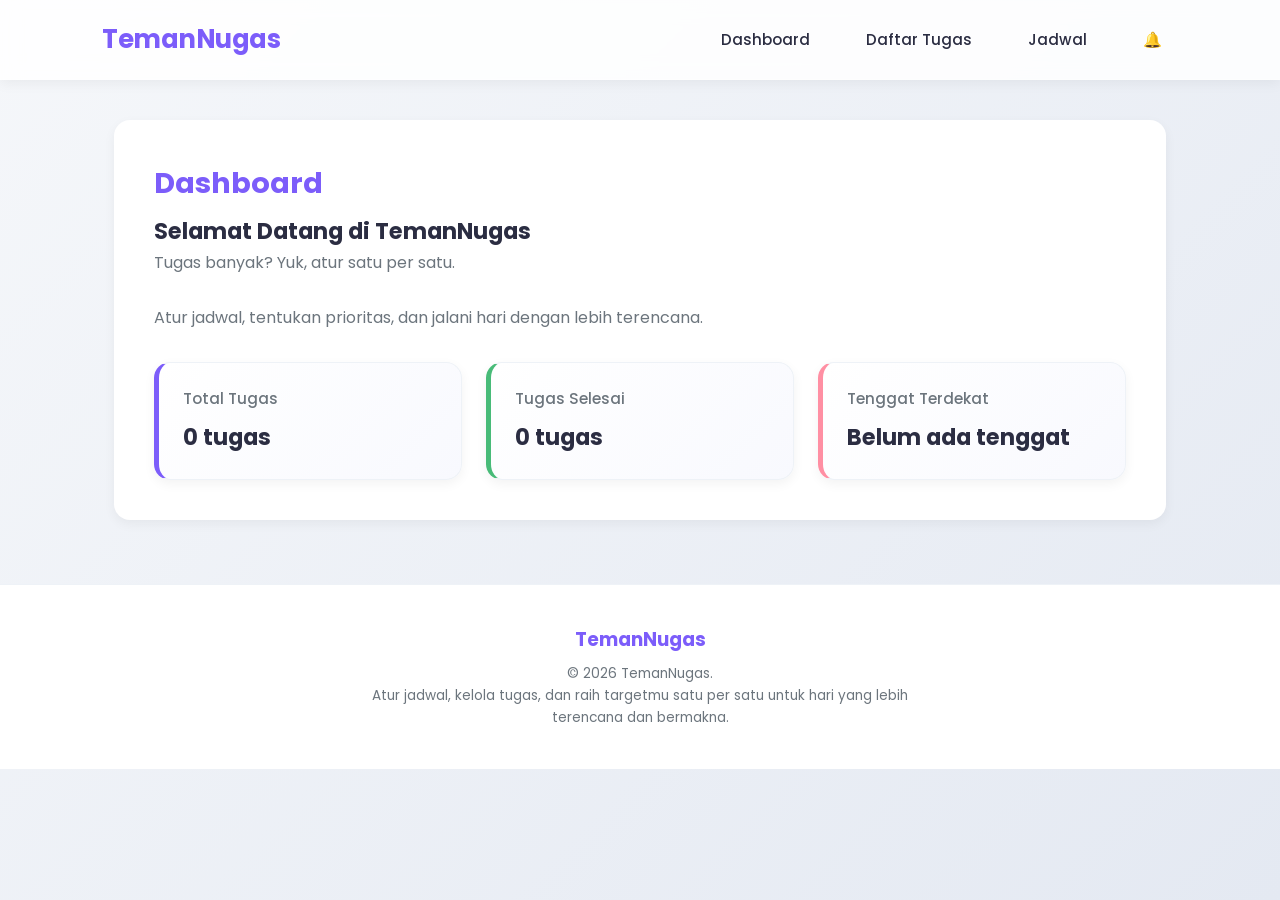
==== index.html @ a8c4d502 "Update index.html" ====
<!DOCTYPE html>
<html lang="id">
<head>
  <meta charset="UTF-8">
  <meta name="viewport" content="width=device-width, initial-scale=1.0">
  <title>Dashboard | TemanNugas</title>
  <link rel="stylesheet" href="style.css">
</head>

<body>
  <header>
    <h1>TemanNugas</h1>

    <nav>
      <a href="index.html">Dashboard</a>
      <a href="tugas.html">Daftar Tugas</a>
      <a href="jadwal.html">Jadwal</a>
      <a href="pengingat.html">🔔</a>
    </nav>
  </header>
  
  <main>
    <section id="dashboard">
      <h2>Dashboard</h2>
      <h1>Selamat Datang di TemanNugas</h1>
      <p>Tugas banyak? Yuk, atur satu per satu.</p>
      <p>Atur jadwal, tentukan prioritas, dan jalani hari dengan lebih terencana.</p>

      <div class="ringkasan">
        <div class="kartu-ringkasan">
          <h3>Total Tugas</h3>
          <p>0 tugas</p>
        </div>

        <div class="kartu-ringkasan">
          <h3>Tugas Selesai</h3>
          <p>0 tugas</p>
        </div>

        <div class="kartu-ringkasan">
          <h3>Tenggat Terdekat</h3>
          <p>Belum ada tenggat</p>
        </div>
      </div>
    </section>
  </main>

  <footer>
    <h3>TemanNugas</h3>
    <p>&copy; 2026 TemanNugas. </p>
    <p>Atur jadwal, kelola tugas, dan raih targetmu satu per satu untuk hari yang lebih terencana dan bermakna.</p>
  </footer>
  
</body>
</html>
---- style.css ----
/* ==========================================================================
   TemanNugas - Stylesheet (style.css)
   ========================================================================== */

/* 1. Reset & Variabel Warna Pastel Modern */
@import url('https://fonts.googleapis.com/css2?family=Poppins:wght@300;400;500;600;700&display=swap');

:root {
  --primary-color: #7c5dfa;
  --primary-hover: #5d3be7;
  --secondary-color: #ff8fa3;
  --accent-color: #ffb703;
  --bg-gradient: linear-gradient(135deg, #f5f7fa 0%, #e4e9f2 100%);
  --card-bg: #ffffff;
  --text-primary: #2b2d42;
  --text-muted: #6c757d;
  --border-radius: 16px;
  --shadow-sm: 0 4px 12px rgba(0, 0, 0, 0.05);
  --shadow-md: 0 8px 24px rgba(0, 0, 0, 0.08);
  --transition: all 0.3s ease;
}

* {
  margin: 0;
  padding: 0;
  box-sizing: border-box;
}

body {
  font-family: 'Poppins', sans-serif;
  background: var(--bg-gradient);
  color: var(--text-primary);
  min-height: 100vh;
  line-height: 1.6;
}

/* 2. Header & Navigasi */
header {
  background: rgba(255, 255, 255, 0.85);
  backdrop-filter: blur(10px);
  position: sticky;
  top: 0;
  z-index: 100;
  display: flex;
  justify-content: space-between;
  align-items: center;
  padding: 1.2rem 8%;
  box-shadow: var(--shadow-sm);
  border-bottom: 1px solid rgba(255, 255, 255, 0.3);
}

header h1 {
  font-size: 1.6rem;
  font-weight: 700;
  color: var(--primary-color);
  letter-spacing: -0.5px;
}

header nav {
  display: flex;
  gap: 1.5rem;
}

header nav a {
  text-decoration: none;
  color: var(--text-primary);
  font-weight: 500;
  font-size: 0.95rem;
  padding: 0.5rem 1rem;
  border-radius: 20px;
  transition: var(--transition);
}

header nav a:hover {
  background: rgba(124, 93, 250, 0.1);
  color: var(--primary-color);
}

/* 3. Main Layout & Section umum */
main {
  max-width: 1100px;
  margin: 2.5rem auto;
  padding: 0 1.5rem;
  display: flex;
  flex-direction: column;
  gap: 3rem;
}

section {
  background: var(--card-bg);
  padding: 2.5rem;
  border-radius: var(--border-radius);
  box-shadow: var(--shadow-sm);
  transition: var(--transition);
}

section:hover {
  box-shadow: var(--shadow-md);
}

section h2 {
  font-size: 1.8rem;
  color: var(--primary-color);
  margin-bottom: 0.5rem;
}

section > p {
  color: var(--text-muted);
  margin-bottom: 1.8rem;
}

/* 4. Section: Dashboard */
#dashboard h1 {
  font-size: 1.4rem;
  color: var(--text-primary);
  margin-top: 0.5rem;
}

.ringkasan {
  display: grid;
  grid-template-columns: repeat(auto-fit, minmax(220px, 1fr));
  gap: 1.5rem;
  margin-top: 2rem;
}

.kartu-ringkasan {
  background: linear-gradient(135deg, #ffffff 0%, #f8f9fe 100%);
  border: 1px solid #eef2f7;
  padding: 1.5rem;
  border-radius: var(--border-radius);
  border-left: 5px solid var(--primary-color);
  box-shadow: var(--shadow-sm);
  transition: var(--transition);
}

.kartu-ringkasan:nth-child(2) {
  border-left-color: #48bb78;
}

.kartu-ringkasan:nth-child(3) {
  border-left-color: var(--secondary-color);
}

.kartu-ringkasan:hover {
  transform: translateY(-4px);
}

.kartu-ringkasan h3 {
  font-size: 0.95rem;
  color: var(--text-muted);
  font-weight: 500;
  margin-bottom: 0.5rem;
}

.kartu-ringkasan p {
  font-size: 1.4rem;
  font-weight: 700;
  color: var(--text-primary);
}

/* 5. Form & Element Input Umum */
form {
  display: flex;
  flex-wrap: wrap;
  gap: 1rem;
  margin-bottom: 2rem;
}

input[type="text"],
input[type="date"],
input[type="time"],
select,
textarea {
  font-family: inherit;
  padding: 0.8rem 1.2rem;
  border: 1.5px solid #e2e8f0;
  border-radius: 12px;
  outline: none;
  font-size: 0.95rem;
  background-color: #f8fafc;
  transition: var(--transition);
  flex: 1 1 200px;
}

input:focus,
select:focus,
textarea:focus {
  border-color: var(--primary-color);
  background-color: #ffffff;
  box-shadow: 0 0 0 4px rgba(124, 93, 250, 0.15);
}

button[type="submit"] {
  background: var(--primary-color);
  color: #ffffff;
  border: none;
  padding: 0.8rem 1.8rem;
  border-radius: 12px;
  font-weight: 600;
  font-size: 0.95rem;
  cursor: pointer;
  transition: var(--transition);
}

button[type="submit"]:hover {
  background: var(--primary-hover);
  transform: translateY(-2px);
  box-shadow: 0 4px 12px rgba(124, 93, 250, 0.3);
}

/* 6. Section: Daftar Tugas (To-Do) */
.filter-tugas {
  display: flex;
  gap: 0.8rem;
  margin-bottom: 1.5rem;
  flex-wrap: wrap;
}

.filter-tugas button {
  background: #f1f5f9;
  border: none;
  padding: 0.5rem 1.2rem;
  border-radius: 20px;
  font-size: 0.85rem;
  font-weight: 500;
  color: var(--text-muted);
  cursor: pointer;
  transition: var(--transition);
}

.filter-tugas button:hover,
.filter-tugas button.active {
  background: var(--primary-color);
  color: #ffffff;
}

#list-tugas {
  background: #f8fafc;
  padding: 1.5rem;
  border-radius: 12px;
  border: 1px dashed #cbd5e1;
  min-height: 100px;
  display: flex;
  flex-direction: column;
  gap: 1rem;
}

/* 7. Section: Jadwal Harian */
.form-jadwal {
  background: #f8fafc;
  padding: 1.8rem;
  border-radius: var(--border-radius);
  margin-bottom: 2rem;
}

.form-jadwal h3 {
  font-size: 1.1rem;
  margin-bottom: 1.2rem;
  color: var(--text-primary);
}

.form-jadwal form {
  display: flex;
  flex-direction: column;
  gap: 1rem;
}

.form-jadwal label {
  font-size: 0.85rem;
  font-weight: 600;
  color: var(--text-muted);
  margin-bottom: -0.5rem;
}

.waktu-jadwal {
  display: grid;
  grid-template-columns: 1fr 1fr;
  gap: 1rem;
}

.waktu-jadwal div {
  display: flex;
  flex-direction: column;
  gap: 0.5rem;
}

textarea#catatan-kegiatan {
  resize: vertical;
  min-height: 80px;
}

.daftar-jadwal h3 {
  font-size: 1.1rem;
  margin-bottom: 1rem;
}

#list-jadwal {
  background: #f8fafc;
  padding: 1.5rem;
  border-radius: 12px;
  border: 1px dashed #cbd5e1;
}

/* 8. Section: Pengingat (Popup Card) */
#pengingat {
  position: relative;
}

.popup {
  background: linear-gradient(135deg, #ffffff 0%, #fff0f3 100%);
  border: 1.5px solid var(--secondary-color);
  padding: 2rem;
  border-radius: var(--border-radius);
  position: relative;
  box-shadow: var(--shadow-md);
  margin-top: 1rem;
}

.tutup-popup {
  position: absolute;
  top: 1rem;
  right: 1.2rem;
  background: transparent;
  border: none;
  font-size: 1.5rem;
  color: var(--text-muted);
  cursor: pointer;
  line-height: 1;
}

.popup h3 {
  font-size: 1.1rem;
  color: var(--primary-color);
  margin-bottom: 0.3rem;
}

.popup h4 {
  font-size: 1.2rem;
  color: var(--text-primary);
  margin-bottom: 0.8rem;
}

.popup p {
  color: var(--text-muted);
  margin-bottom: 1.5rem;
}

#lihat-tugas {
  display: inline-block;
  background: var(--secondary-color);
  color: #ffffff;
  padding: 0.6rem 1.4rem;
  border-radius: 20px;
  text-decoration: none;
  font-weight: 600;
  font-size: 0.9rem;
  transition: var(--transition);
}

#lihat-tugas:hover {
  background: #ff477e;
  box-shadow: 0 4px 12px rgba(255, 118, 117, 0.3);
}

/* 9. Footer */
footer {
  background: #ffffff;
  text-align: center;
  padding: 2.5rem 1.5rem;
  margin-top: 4rem;
  border-top: 1px solid #eef2f7;
}

footer h3 {
  color: var(--primary-color);
  margin-bottom: 0.5rem;
}

footer p {
  color: var(--text-muted);
  font-size: 0.85rem;
  max-width: 600px;
  margin: 0 auto;
}

/* 10. Desain Responsif (Layar HP & Tablet) */
@media (max-width: 768px) {
  header {
    flex-direction: column;
    gap: 1rem;
    padding: 1rem 5%;
  }

  header nav {
    flex-wrap: wrap;
    justify-content: center;
    gap: 0.5rem;
  }

  header nav a {
    font-size: 0.85rem;
    padding: 0.4rem 0.8rem;
  }

  section {
    padding: 1.5rem;
  }

  .waktu-jadwal {
    grid-template-columns: 1fr;
  }

  form {
    flex-direction: column;
  }

  input[type="text"],
  input[type="date"],
  select {
    width: 100%;
  }
}
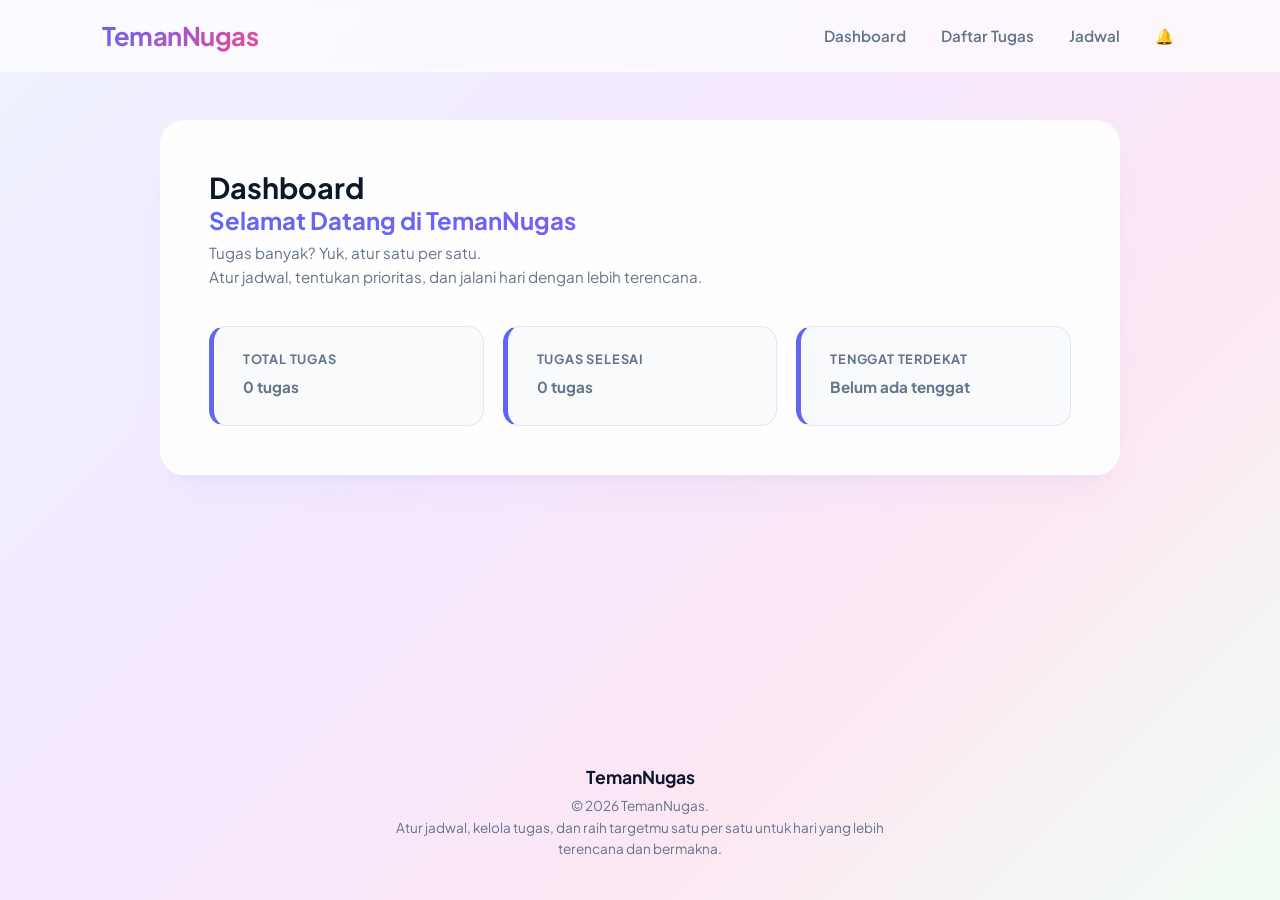
==== commit 6a3b4283: "Update index.html" ====
--- a/index.html
+++ b/index.html
@@ -51,6 +51,7 @@
     <p>&copy; 2026 TemanNugas. </p>
     <p>Atur jadwal, kelola tugas, dan raih targetmu satu per satu untuk hari yang lebih terencana dan bermakna.</p>
   </footer>
-  
+  <script src="script.js"></script>
+
 </body>
 </html>
--- a/style.css
+++ b/style.css
@@ -1,169 +1,207 @@
 /* ==========================================================================
-   TemanNugas - Stylesheet (style.css)
-   ========================================================================== */
-
-/* 1. Reset & Variabel Warna Pastel Modern */
-@import url('https://fonts.googleapis.com/css2?family=Poppins:wght@300;400;500;600;700&display=swap');
+   TEMANNUGAS - LIGHT AESTHETIC GRADIENT STYLESHEET
+   ========================================================================== */
+
+@import url('https://fonts.googleapis.com/css2?family=Plus+Jakarta+Sans:wght@400;500;600;700&display=swap');
 
 :root {
-  --primary-color: #7c5dfa;
-  --primary-hover: #5d3be7;
-  --secondary-color: #ff8fa3;
-  --accent-color: #ffb703;
-  --bg-gradient: linear-gradient(135deg, #f5f7fa 0%, #e4e9f2 100%);
-  --card-bg: #ffffff;
-  --text-primary: #2b2d42;
-  --text-muted: #6c757d;
-  --border-radius: 16px;
-  --shadow-sm: 0 4px 12px rgba(0, 0, 0, 0.05);
-  --shadow-md: 0 8px 24px rgba(0, 0, 0, 0.08);
-  --transition: all 0.3s ease;
-}
-
+  /* Color Palette */
+  --primary: #6366f1;
+  --primary-hover: #4f46e5;
+  --primary-light: #e0e7ff;
+  --accent-purple: #8b5cf6;
+  --accent-pink: #ec4899;
+  
+  --text-dark: #0f172a;
+  --text-muted: #64748b;
+  --text-dim: #94a3b8;
+  
+  --bg-card: #ffffff;
+  --bg-subtle: #f8fafc;
+  --border-color: #e2e8f0;
+
+  /* Shadows & Radius */
+  --shadow-card: 0 20px 40px -15px rgba(99, 102, 241, 0.08), 0 10px 20px -10px rgba(0, 0, 0, 0.04);
+  --shadow-hover: 0 25px 50px -12px rgba(99, 102, 241, 0.18);
+  --radius-sm: 10px;
+  --radius-md: 16px;
+  --radius-lg: 24px;
+  
+  /* Transition */
+  --transition: all 0.3s cubic-bezier(0.4, 0, 0.2, 1);
+}
+
+/* Base Reset */
 * {
   margin: 0;
   padding: 0;
   box-sizing: border-box;
-}
-
+  font-family: 'Plus Jakarta Sans', sans-serif;
+}
+
+/* Latar Belakang Gradasi Aesthetic (Soft Pastel Gradient) */
 body {
-  font-family: 'Poppins', sans-serif;
-  background: var(--bg-gradient);
-  color: var(--text-primary);
+  background: linear-gradient(135deg, #eef2ff 0%, #f4e8ff 40%, #fce7f3 70%, #f0fdf4 100%);
+  background-attachment: fixed;
+  color: var(--text-dark);
   min-height: 100vh;
-  line-height: 1.6;
-}
-
-/* 2. Header & Navigasi */
+  display: flex;
+  flex-direction: column;
+}
+
+/* ==========================================================================
+   HEADER & NAVIGATION
+   ========================================================================== */
+
 header {
-  background: rgba(255, 255, 255, 0.85);
-  backdrop-filter: blur(10px);
+  background: rgba(255, 255, 255, 0.65);
+  backdrop-filter: blur(16px);
+  -webkit-backdrop-filter: blur(16px);
+  border-bottom: 1px solid rgba(255, 255, 255, 0.5);
   position: sticky;
   top: 0;
   z-index: 100;
+  padding: 1.2rem 8%;
   display: flex;
   justify-content: space-between;
   align-items: center;
-  padding: 1.2rem 8%;
-  box-shadow: var(--shadow-sm);
-  border-bottom: 1px solid rgba(255, 255, 255, 0.3);
 }
 
 header h1 {
   font-size: 1.6rem;
   font-weight: 700;
-  color: var(--primary-color);
+  background: linear-gradient(135deg, var(--primary) 0%, var(--accent-pink) 100%);
+  -webkit-background-clip: text;
+  -webkit-text-fill-color: transparent;
   letter-spacing: -0.5px;
 }
 
-header nav {
-  display: flex;
-  gap: 1.5rem;
-}
-
-header nav a {
+nav {
+  display: flex;
+  gap: 1.8rem;
+}
+
+nav a {
   text-decoration: none;
-  color: var(--text-primary);
-  font-weight: 500;
-  font-size: 0.95rem;
-  padding: 0.5rem 1rem;
-  border-radius: 20px;
-  transition: var(--transition);
-}
-
-header nav a:hover {
-  background: rgba(124, 93, 250, 0.1);
-  color: var(--primary-color);
-}
-
-/* 3. Main Layout & Section umum */
+  color: var(--text-muted);
+  font-weight: 600;
+  font-size: 0.95rem;
+  padding: 0.4rem 0.2rem;
+  position: relative;
+  transition: var(--transition);
+}
+
+nav a:hover {
+  color: var(--primary);
+}
+
+/* ==========================================================================
+   MAIN & SECTION CONTAINER
+   ========================================================================== */
+
 main {
-  max-width: 1100px;
-  margin: 2.5rem auto;
-  padding: 0 1.5rem;
-  display: flex;
-  flex-direction: column;
-  gap: 3rem;
+  flex: 1;
+  max-width: 960px;
+  width: 90%;
+  margin: 3rem auto;
 }
 
 section {
-  background: var(--card-bg);
-  padding: 2.5rem;
-  border-radius: var(--border-radius);
-  box-shadow: var(--shadow-sm);
-  transition: var(--transition);
-}
-
-section:hover {
-  box-shadow: var(--shadow-md);
-}
-
-section h2 {
+  background: rgba(255, 255, 255, 0.92);
+  backdrop-filter: blur(20px);
+  padding: 3rem;
+  border-radius: var(--radius-lg);
+  box-shadow: var(--shadow-card);
+  border: 1px solid rgba(255, 255, 255, 0.8);
+  animation: fadeIn 0.4s ease-out;
+}
+
+section > h2 {
   font-size: 1.8rem;
-  color: var(--primary-color);
+  font-weight: 700;
+  color: var(--text-dark);
+  margin-bottom: 0.2rem;
+}
+
+section > p {
+  color: var(--text-muted);
+  font-size: 0.95rem;
+  margin-bottom: 2rem;
+}
+
+/* ==========================================================================
+   DASHBOARD PAGE (#dashboard)
+   ========================================================================== */
+
+#dashboard h1 {
+  font-size: 1.5rem;
+  font-weight: 700;
+  margin-top: -0.2rem;
   margin-bottom: 0.5rem;
-}
-
-section > p {
-  color: var(--text-muted);
-  margin-bottom: 1.8rem;
-}
-
-/* 4. Section: Dashboard */
-#dashboard h1 {
-  font-size: 1.4rem;
-  color: var(--text-primary);
-  margin-top: 0.5rem;
+  background: linear-gradient(135deg, var(--primary) 0%, var(--accent-purple) 100%);
+  -webkit-background-clip: text;
+  -webkit-text-fill-color: transparent;
+}
+
+#dashboard p {
+  color: var(--text-muted);
+  margin-bottom: 0.3rem;
+  font-size: 0.95rem;
 }
 
 .ringkasan {
   display: grid;
-  grid-template-columns: repeat(auto-fit, minmax(220px, 1fr));
-  gap: 1.5rem;
-  margin-top: 2rem;
+  grid-template-columns: repeat(auto-fit, minmax(240px, 1fr));
+  gap: 1.2rem;
+  margin-top: 2.5rem;
 }
 
 .kartu-ringkasan {
-  background: linear-gradient(135deg, #ffffff 0%, #f8f9fe 100%);
-  border: 1px solid #eef2f7;
-  padding: 1.5rem;
-  border-radius: var(--border-radius);
-  border-left: 5px solid var(--primary-color);
-  box-shadow: var(--shadow-sm);
-  transition: var(--transition);
-}
-
-.kartu-ringkasan:nth-child(2) {
-  border-left-color: #48bb78;
-}
-
-.kartu-ringkasan:nth-child(3) {
-  border-left-color: var(--secondary-color);
+  background: var(--bg-subtle);
+  padding: 1.5rem 1.8rem;
+  border-radius: var(--radius-md);
+  border: 1px solid var(--border-color);
+  border-left: 5px solid var(--primary);
+  transition: var(--transition);
 }
 
 .kartu-ringkasan:hover {
   transform: translateY(-4px);
+  background: #ffffff;
+  box-shadow: var(--shadow-card);
 }
 
 .kartu-ringkasan h3 {
-  font-size: 0.95rem;
-  color: var(--text-muted);
-  font-weight: 500;
-  margin-bottom: 0.5rem;
+  font-size: 0.8rem;
+  font-weight: 700;
+  color: var(--text-muted);
+  text-transform: uppercase;
+  letter-spacing: 0.8px;
+  margin-bottom: 0.6rem;
 }
 
 .kartu-ringkasan p {
-  font-size: 1.4rem;
+  font-size: 1.5rem;
   font-weight: 700;
-  color: var(--text-primary);
-}
-
-/* 5. Form & Element Input Umum */
+  color: var(--text-dark);
+}
+
+/* ==========================================================================
+   FORMS & INPUTS
+   ========================================================================== */
+
 form {
   display: flex;
-  flex-wrap: wrap;
-  gap: 1rem;
+  flex-direction: column;
+  gap: 1.2rem;
   margin-bottom: 2rem;
+}
+
+label {
+  font-weight: 600;
+  font-size: 0.85rem;
+  color: var(--text-dark);
+  margin-bottom: 0.3rem;
 }
 
 input[type="text"],
@@ -171,105 +209,33 @@
 input[type="time"],
 select,
 textarea {
-  font-family: inherit;
-  padding: 0.8rem 1.2rem;
-  border: 1.5px solid #e2e8f0;
-  border-radius: 12px;
-  outline: none;
-  font-size: 0.95rem;
-  background-color: #f8fafc;
-  transition: var(--transition);
-  flex: 1 1 200px;
+  width: 100%;
+  padding: 0.85rem 1.1rem;
+  border: 1.5px solid var(--border-color);
+  border-radius: var(--radius-sm);
+  font-size: 0.95rem;
+  background-color: var(--bg-subtle);
+  color: var(--text-dark);
+  transition: var(--transition);
+}
+
+input::placeholder,
+textarea::placeholder {
+  color: var(--text-dim);
 }
 
 input:focus,
 select:focus,
 textarea:focus {
-  border-color: var(--primary-color);
+  outline: none;
+  border-color: var(--primary);
   background-color: #ffffff;
-  box-shadow: 0 0 0 4px rgba(124, 93, 250, 0.15);
-}
-
-button[type="submit"] {
-  background: var(--primary-color);
-  color: #ffffff;
-  border: none;
-  padding: 0.8rem 1.8rem;
-  border-radius: 12px;
-  font-weight: 600;
-  font-size: 0.95rem;
-  cursor: pointer;
-  transition: var(--transition);
-}
-
-button[type="submit"]:hover {
-  background: var(--primary-hover);
-  transform: translateY(-2px);
-  box-shadow: 0 4px 12px rgba(124, 93, 250, 0.3);
-}
-
-/* 6. Section: Daftar Tugas (To-Do) */
-.filter-tugas {
-  display: flex;
-  gap: 0.8rem;
-  margin-bottom: 1.5rem;
-  flex-wrap: wrap;
-}
-
-.filter-tugas button {
-  background: #f1f5f9;
-  border: none;
-  padding: 0.5rem 1.2rem;
-  border-radius: 20px;
-  font-size: 0.85rem;
-  font-weight: 500;
-  color: var(--text-muted);
-  cursor: pointer;
-  transition: var(--transition);
-}
-
-.filter-tugas button:hover,
-.filter-tugas button.active {
-  background: var(--primary-color);
-  color: #ffffff;
-}
-
-#list-tugas {
-  background: #f8fafc;
-  padding: 1.5rem;
-  border-radius: 12px;
-  border: 1px dashed #cbd5e1;
+  box-shadow: 0 0 0 4px var(--primary-light);
+}
+
+textarea {
   min-height: 100px;
-  display: flex;
-  flex-direction: column;
-  gap: 1rem;
-}
-
-/* 7. Section: Jadwal Harian */
-.form-jadwal {
-  background: #f8fafc;
-  padding: 1.8rem;
-  border-radius: var(--border-radius);
-  margin-bottom: 2rem;
-}
-
-.form-jadwal h3 {
-  font-size: 1.1rem;
-  margin-bottom: 1.2rem;
-  color: var(--text-primary);
-}
-
-.form-jadwal form {
-  display: flex;
-  flex-direction: column;
-  gap: 1rem;
-}
-
-.form-jadwal label {
-  font-size: 0.85rem;
-  font-weight: 600;
-  color: var(--text-muted);
-  margin-bottom: -0.5rem;
+  resize: vertical;
 }
 
 .waktu-jadwal {
@@ -281,142 +247,232 @@
 .waktu-jadwal div {
   display: flex;
   flex-direction: column;
-  gap: 0.5rem;
-}
-
-textarea#catatan-kegiatan {
-  resize: vertical;
-  min-height: 80px;
-}
-
-.daftar-jadwal h3 {
-  font-size: 1.1rem;
-  margin-bottom: 1rem;
-}
-
+  gap: 0.2rem;
+}
+
+/* Tombol Utama */
+button[type="submit"] {
+  background: linear-gradient(135deg, var(--primary) 0%, var(--accent-purple) 100%);
+  color: #ffffff;
+  font-weight: 600;
+  padding: 0.9rem 1.6rem;
+  border: none;
+  border-radius: var(--radius-sm);
+  cursor: pointer;
+  font-size: 0.95rem;
+  transition: var(--transition);
+  box-shadow: 0 8px 20px -4px rgba(99, 102, 241, 0.4);
+  margin-top: 0.5rem;
+}
+
+button[type="submit"]:hover {
+  transform: translateY(-2px);
+  box-shadow: 0 12px 25px -4px rgba(99, 102, 241, 0.5);
+  opacity: 0.95;
+}
+
+/* ==========================================================================
+   DAFTAR TUGAS & FILTER
+   ========================================================================== */
+
+.filter-tugas {
+  display: flex;
+  gap: 0.6rem;
+  margin-bottom: 1.5rem;
+  flex-wrap: wrap;
+}
+
+.filter-tugas button {
+  background: var(--bg-subtle);
+  border: 1px solid var(--border-color);
+  color: var(--text-muted);
+  padding: 0.55rem 1.3rem;
+  border-radius: 30px;
+  font-weight: 600;
+  font-size: 0.85rem;
+  cursor: pointer;
+  transition: var(--transition);
+}
+
+.filter-tugas button:hover,
+.filter-tugas button.active {
+  background: var(--primary);
+  color: #ffffff;
+  border-color: var(--primary);
+  box-shadow: 0 4px 12px rgba(99, 102, 241, 0.25);
+}
+
+#list-tugas,
 #list-jadwal {
-  background: #f8fafc;
+  display: flex;
+  flex-direction: column;
+  gap: 0.8rem;
+  background: var(--bg-subtle);
   padding: 1.5rem;
-  border-radius: 12px;
-  border: 1px dashed #cbd5e1;
-}
-
-/* 8. Section: Pengingat (Popup Card) */
+  border-radius: var(--radius-md);
+  border: 1px dashed var(--border-color);
+  min-height: 100px;
+}
+
+#list-tugas > p,
+#list-jadwal > p {
+  color: var(--text-muted);
+  text-align: center;
+  font-size: 0.9rem;
+  margin: auto 0;
+}
+
+.item-card {
+  background: #ffffff;
+  padding: 1rem 1.2rem;
+  border-radius: var(--radius-sm);
+  border: 1px solid var(--border-color);
+  display: flex;
+  justify-content: space-between;
+  align-items: center;
+  transition: var(--transition);
+}
+
+.item-card:hover {
+  border-color: var(--primary-light);
+  transform: translateX(4px);
+}
+
+/* ==========================================================================
+   PENGINGAT & POPUP
+   ========================================================================== */
+
 #pengingat {
   position: relative;
 }
 
 .popup {
-  background: linear-gradient(135deg, #ffffff 0%, #fff0f3 100%);
-  border: 1.5px solid var(--secondary-color);
-  padding: 2rem;
-  border-radius: var(--border-radius);
+  background: #ffffff;
+  border-radius: var(--radius-md);
+  padding: 2.2rem;
+  border: 1px solid var(--border-color);
+  box-shadow: var(--shadow-hover);
   position: relative;
-  box-shadow: var(--shadow-md);
-  margin-top: 1rem;
+  max-width: 450px;
+  margin: 1.5rem auto 0;
+  text-align: center;
+  animation: slideUp 0.4s ease-out;
 }
 
 .tutup-popup {
   position: absolute;
   top: 1rem;
-  right: 1.2rem;
+  right: 1rem;
   background: transparent;
   border: none;
-  font-size: 1.5rem;
+  font-size: 1.4rem;
   color: var(--text-muted);
   cursor: pointer;
-  line-height: 1;
+  width: 32px;
+  height: 32px;
+  border-radius: 50%;
+  display: flex;
+  align-items: center;
+  justify-content: center;
+  transition: var(--transition);
+}
+
+.tutup-popup:hover {
+  background-color: var(--bg-subtle);
+  color: var(--text-dark);
 }
 
 .popup h3 {
   font-size: 1.1rem;
-  color: var(--primary-color);
+  color: var(--primary);
   margin-bottom: 0.3rem;
 }
 
 .popup h4 {
-  font-size: 1.2rem;
-  color: var(--text-primary);
+  font-size: 1.3rem;
+  color: var(--text-dark);
   margin-bottom: 0.8rem;
 }
 
 .popup p {
   color: var(--text-muted);
+  font-size: 0.95rem;
   margin-bottom: 1.5rem;
 }
 
 #lihat-tugas {
   display: inline-block;
-  background: var(--secondary-color);
+  background: linear-gradient(135deg, var(--primary) 0%, var(--accent-pink) 100%);
   color: #ffffff;
-  padding: 0.6rem 1.4rem;
-  border-radius: 20px;
   text-decoration: none;
   font-weight: 600;
-  font-size: 0.9rem;
-  transition: var(--transition);
+  padding: 0.75rem 1.8rem;
+  border-radius: var(--radius-sm);
+  transition: var(--transition);
+  box-shadow: 0 6px 18px rgba(236, 72, 153, 0.3);
 }
 
 #lihat-tugas:hover {
-  background: #ff477e;
-  box-shadow: 0 4px 12px rgba(255, 118, 117, 0.3);
-}
-
-/* 9. Footer */
+  transform: translateY(-2px);
+  box-shadow: 0 10px 22px rgba(236, 72, 153, 0.4);
+}
+
+/* ==========================================================================
+   FOOTER
+   ========================================================================== */
+
 footer {
-  background: #ffffff;
   text-align: center;
-  padding: 2.5rem 1.5rem;
-  margin-top: 4rem;
-  border-top: 1px solid #eef2f7;
+  padding: 2.5rem 1rem;
+  margin-top: auto;
+  color: var(--text-muted);
+  font-size: 0.85rem;
 }
 
 footer h3 {
-  color: var(--primary-color);
-  margin-bottom: 0.5rem;
+  font-size: 1.1rem;
+  color: var(--text-dark);
+  margin-bottom: 0.4rem;
 }
 
 footer p {
-  color: var(--text-muted);
-  font-size: 0.85rem;
-  max-width: 600px;
+  max-width: 500px;
   margin: 0 auto;
-}
-
-/* 10. Desain Responsif (Layar HP & Tablet) */
+  line-height: 1.6;
+}
+
+/* ==========================================================================
+   ANIMATIONS & RESPONSIVE DESIGN
+   ========================================================================== */
+
+@keyframes fadeIn {
+  from { opacity: 0; transform: translateY(12px); }
+  to { opacity: 1; transform: translateY(0); }
+}
+
+@keyframes slideUp {
+  from { opacity: 0; transform: translateY(20px); }
+  to { opacity: 1; transform: translateY(0); }
+}
+
 @media (max-width: 768px) {
   header {
     flex-direction: column;
     gap: 1rem;
-    padding: 1rem 5%;
+    padding: 1rem;
   }
 
-  header nav {
-    flex-wrap: wrap;
+  nav {
+    width: 100%;
     justify-content: center;
-    gap: 0.5rem;
+    gap: 1rem;
   }
 
-  header nav a {
-    font-size: 0.85rem;
-    padding: 0.4rem 0.8rem;
-  }
-
   section {
-    padding: 1.5rem;
+    padding: 1.8rem;
   }
 
   .waktu-jadwal {
     grid-template-columns: 1fr;
   }
-
-  form {
-    flex-direction: column;
-  }
-
-  input[type="text"],
-  input[type="date"],
-  select {
-    width: 100%;
-  }
-}
+}
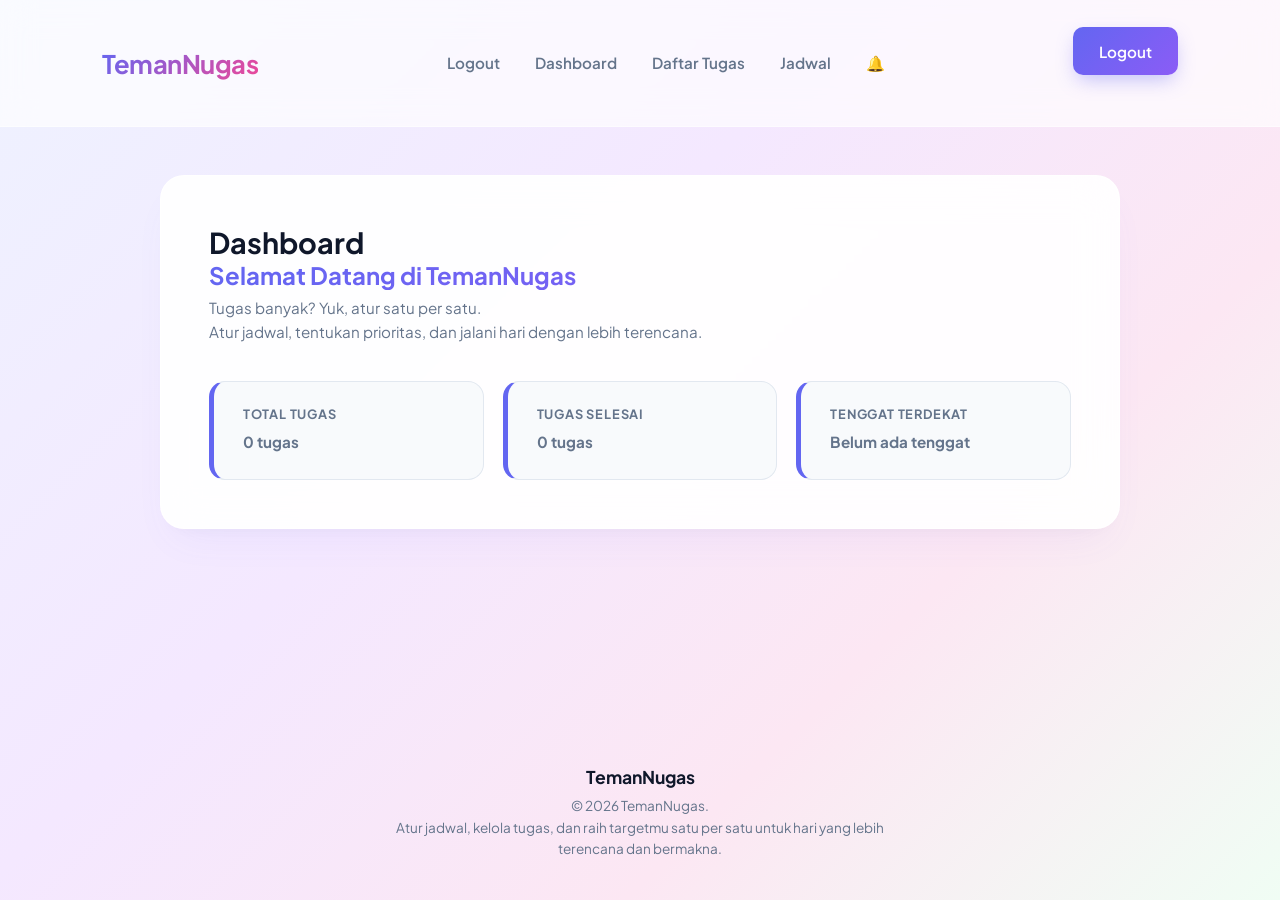
==== commit 895234f5: "Update index.html" ====
--- a/index.html
+++ b/index.html
@@ -13,11 +13,13 @@
     <h1>TemanNugas</h1>
 
     <nav>
+      <a href="login.html">Logout</a>
       <a href="index.html">Dashboard</a>
       <a href="tugas.html">Daftar Tugas</a>
       <a href="jadwal.html">Jadwal</a>
       <a href="pengingat.html">🔔</a>
     </nav>
+    <form action="login.html"> <button type="submit">Logout</button> </form>
   </header>
   
   <main>
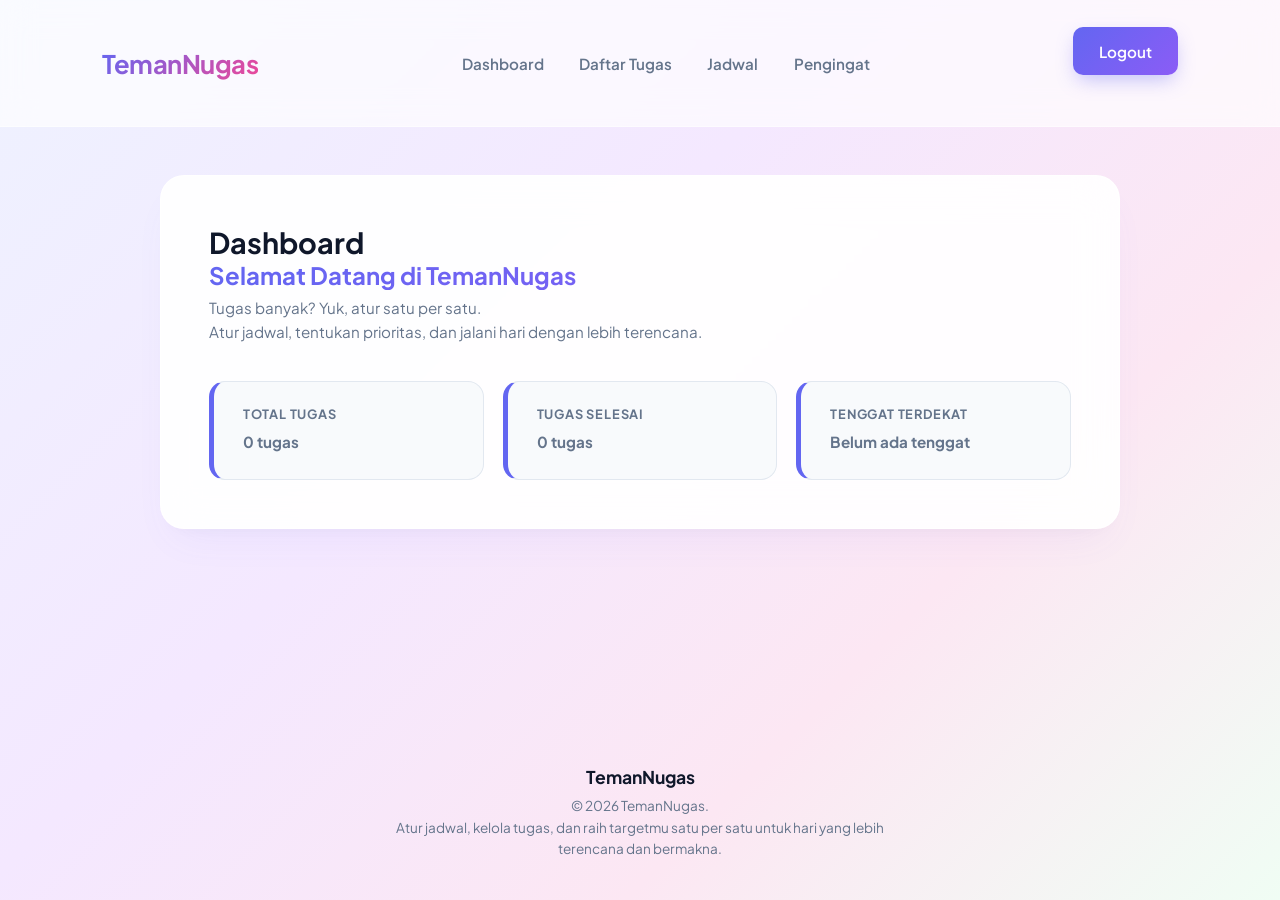
==== commit 691db4c2: "Update index.html" ====
--- a/index.html
+++ b/index.html
@@ -1,4 +1,3 @@
-
 <!DOCTYPE html>
 <html lang="id">
 <head>
@@ -12,14 +11,16 @@
   <header>
     <h1>TemanNugas</h1>
 
-    <nav>
-      <a href="login.html">Logout</a>
-      <a href="index.html">Dashboard</a>
-      <a href="tugas.html">Daftar Tugas</a>
-      <a href="jadwal.html">Jadwal</a>
-      <a href="pengingat.html">🔔</a>
-    </nav>
-    <form action="login.html"> <button type="submit">Logout</button> </form>
+  <nav>
+    <a href="index.html">Dashboard</a>
+    <a href="tugas.html">Daftar Tugas</a>
+    <a href="jadwal.html">Jadwal</a>
+    <a href="pengingat.html">Pengingat</a>
+</nav>
+
+<form action="login.html">
+    <button type="submit">Logout</button>
+</form>
   </header>
   
   <main>
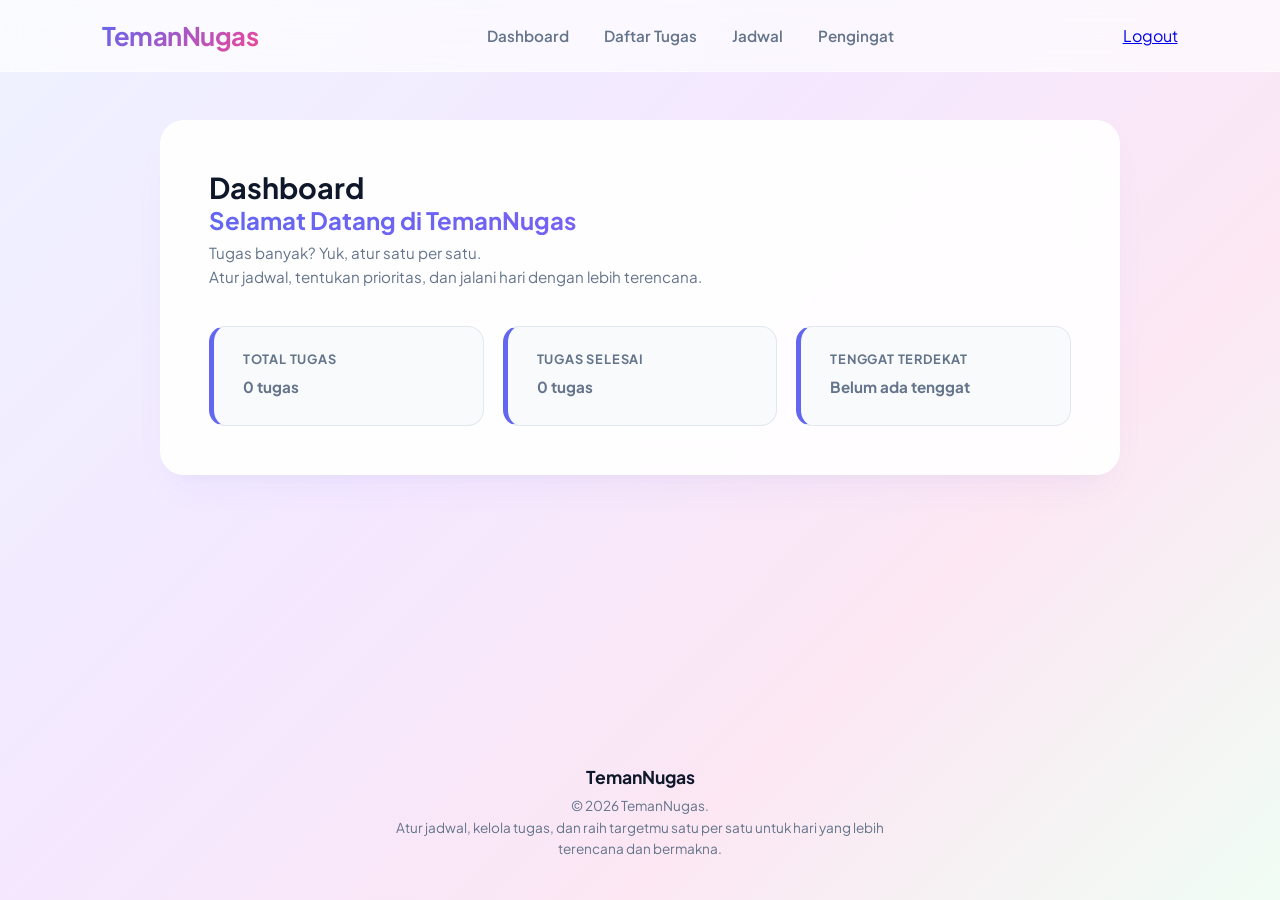
==== commit f619ab82: "Update index.html" ====
--- a/index.html
+++ b/index.html
@@ -1,60 +1,68 @@
 <!DOCTYPE html>
 <html lang="id">
 <head>
-  <meta charset="UTF-8">
-  <meta name="viewport" content="width=device-width, initial-scale=1.0">
-  <title>Dashboard | TemanNugas</title>
-  <link rel="stylesheet" href="style.css">
+    <meta charset="UTF-8">
+    <meta name="viewport" content="width=device-width, initial-scale=1.0">
+    <title>Dashboard | TemanNugas</title>
+    <link rel="stylesheet" href="style.css">
 </head>
 
 <body>
-  <header>
-    <h1>TemanNugas</h1>
 
-  <nav>
-    <a href="index.html">Dashboard</a>
-    <a href="tugas.html">Daftar Tugas</a>
-    <a href="jadwal.html">Jadwal</a>
-    <a href="pengingat.html">Pengingat</a>
-</nav>
+    <header>
+        <h1>TemanNugas</h1>
 
-<form action="login.html">
-    <button type="submit">Logout</button>
-</form>
-  </header>
-  
-  <main>
-    <section id="dashboard">
-      <h2>Dashboard</h2>
-      <h1>Selamat Datang di TemanNugas</h1>
-      <p>Tugas banyak? Yuk, atur satu per satu.</p>
-      <p>Atur jadwal, tentukan prioritas, dan jalani hari dengan lebih terencana.</p>
+        <nav>
+            <a href="index.html">Dashboard</a>
+            <a href="tugas.html">Daftar Tugas</a>
+            <a href="jadwal.html">Jadwal</a>
+            <a href="pengingat.html">Pengingat</a>
+        </nav>
 
-      <div class="ringkasan">
-        <div class="kartu-ringkasan">
-          <h3>Total Tugas</h3>
-          <p>0 tugas</p>
-        </div>
+        <a href="login.html">Logout</a>
+    </header>
 
-        <div class="kartu-ringkasan">
-          <h3>Tugas Selesai</h3>
-          <p>0 tugas</p>
-        </div>
+    <main>
+        <section id="dashboard">
+            <h2>Dashboard</h2>
 
-        <div class="kartu-ringkasan">
-          <h3>Tenggat Terdekat</h3>
-          <p>Belum ada tenggat</p>
-        </div>
-      </div>
-    </section>
-  </main>
+            <h1>Selamat Datang di TemanNugas</h1>
 
-  <footer>
-    <h3>TemanNugas</h3>
-    <p>&copy; 2026 TemanNugas. </p>
-    <p>Atur jadwal, kelola tugas, dan raih targetmu satu per satu untuk hari yang lebih terencana dan bermakna.</p>
-  </footer>
-  <script src="script.js"></script>
+            <p>Tugas banyak? Yuk, atur satu per satu.</p>
+            <p>
+                Atur jadwal, tentukan prioritas, dan jalani hari
+                dengan lebih terencana.
+            </p>
+
+            <div class="ringkasan">
+                <div class="kartu-ringkasan">
+                    <h3>Total Tugas</h3>
+                    <p>0 tugas</p>
+                </div>
+
+                <div class="kartu-ringkasan">
+                    <h3>Tugas Selesai</h3>
+                    <p>0 tugas</p>
+                </div>
+
+                <div class="kartu-ringkasan">
+                    <h3>Tenggat Terdekat</h3>
+                    <p>Belum ada tenggat</p>
+                </div>
+            </div>
+        </section>
+    </main>
+
+    <footer>
+        <h3>TemanNugas</h3>
+        <p>&copy; 2026 TemanNugas.</p>
+        <p>
+            Atur jadwal, kelola tugas, dan raih targetmu satu per satu
+            untuk hari yang lebih terencana dan bermakna.
+        </p>
+    </footer>
+
+    <script src="script.js"></script>
 
 </body>
 </html>
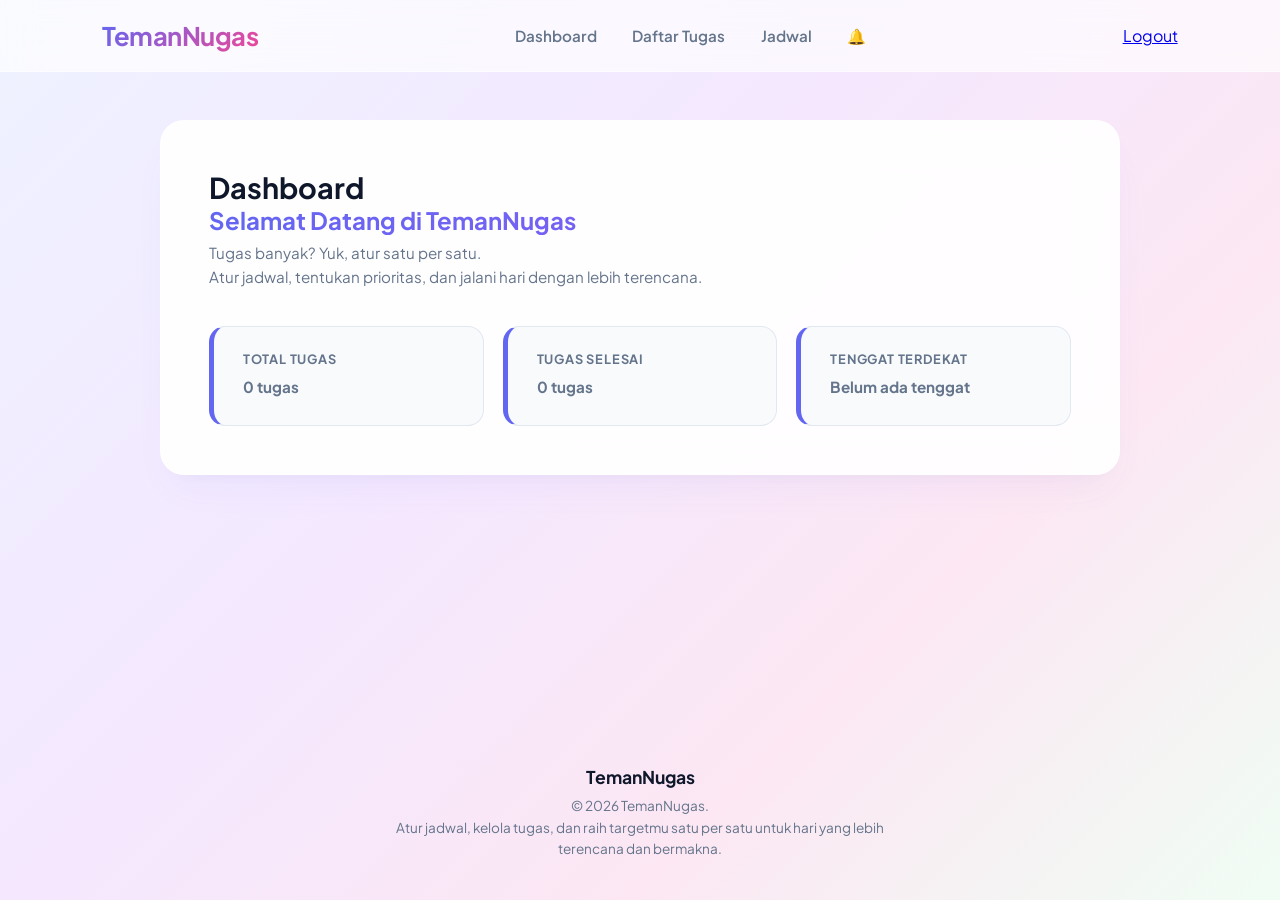
==== commit aad738b6: "Update index.html" ====
--- a/index.html
+++ b/index.html
@@ -16,7 +16,7 @@
             <a href="index.html">Dashboard</a>
             <a href="tugas.html">Daftar Tugas</a>
             <a href="jadwal.html">Jadwal</a>
-            <a href="pengingat.html">Pengingat</a>
+            <a href="pengingat.html">🔔</a>
         </nav>
 
         <a href="login.html">Logout</a>
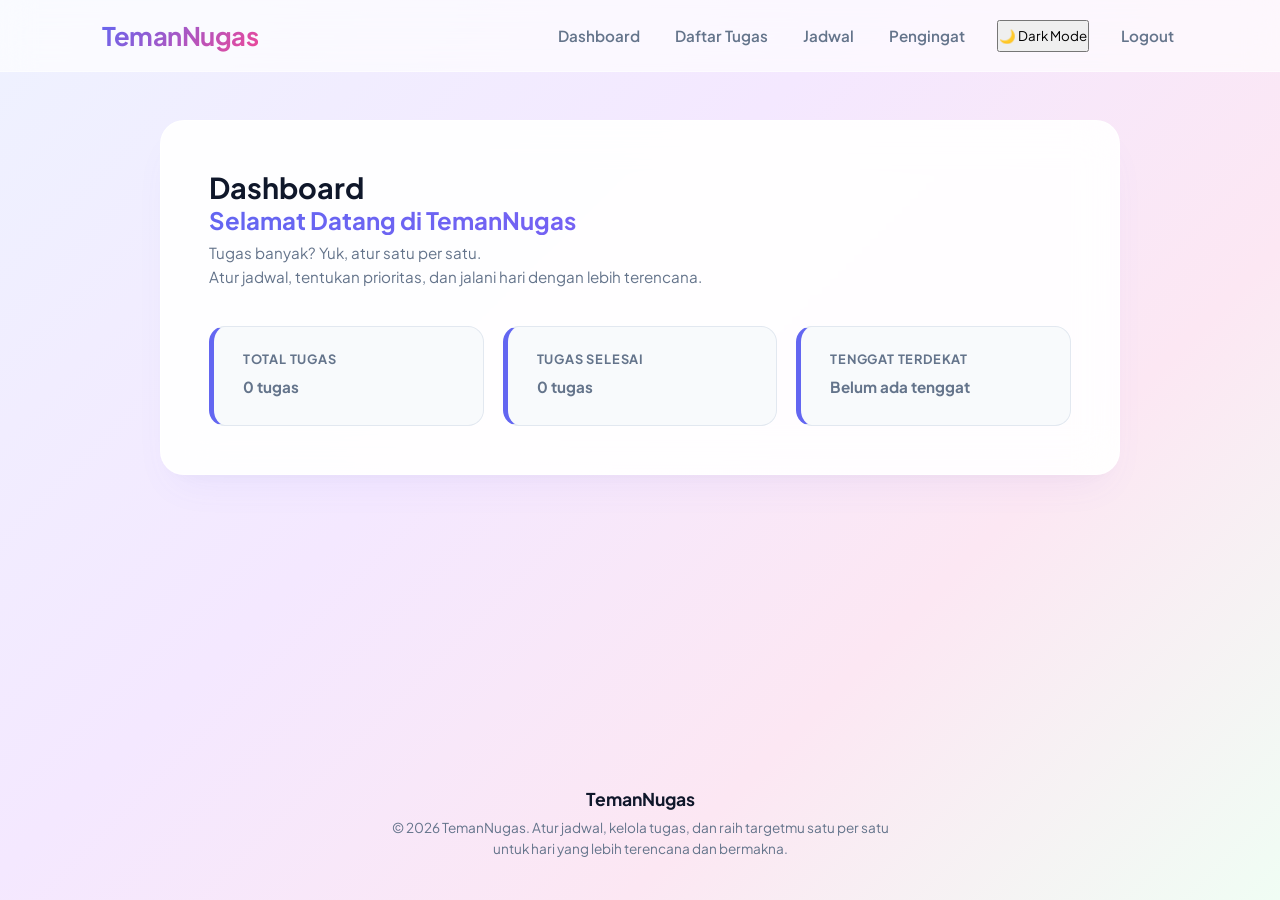
==== commit 159907f2: "Update index.html" ====
--- a/index.html
+++ b/index.html
@@ -1,68 +1,61 @@
 <!DOCTYPE html>
 <html lang="id">
 <head>
-    <meta charset="UTF-8">
-    <meta name="viewport" content="width=device-width, initial-scale=1.0">
-    <title>Dashboard | TemanNugas</title>
-    <link rel="stylesheet" href="style.css">
+  <meta charset="UTF-8">
+  <meta name="viewport" content="width=device-width, initial-scale=1.0">
+  <title>Dashboard | TemanNugas</title>
+  <link rel="stylesheet" href="style.css">
 </head>
 
 <body>
+  <header>
+    <h1>TemanNugas</h1>
 
-    <header>
-        <h1>TemanNugas</h1>
+    <nav>
+  <a href="index.html">Dashboard</a>
+  <a href="tugas.html">Daftar Tugas</a>
+  <a href="jadwal.html">Jadwal</a>
+  <a href="pengingat.html">Pengingat</a>
+  <button type="button" id="themeToggle" class="theme-toggle-btn">🌙 Dark Mode</button>
+  <a href="login.html" id="logoutBtn" class="logout-btn">Logout</a>
+</nav>
+  </header>
+  
+  <main>
+    <section id="dashboard">
+      <h2>Dashboard</h2>
+      <h1>Selamat Datang di TemanNugas</h1>
+      <p>Tugas banyak? Yuk, atur satu per satu.</p>
+      <p>Atur jadwal, tentukan prioritas, dan jalani hari dengan lebih terencana.</p>
 
-        <nav>
-            <a href="index.html">Dashboard</a>
-            <a href="tugas.html">Daftar Tugas</a>
-            <a href="jadwal.html">Jadwal</a>
-            <a href="pengingat.html">🔔</a>
-        </nav>
+      <div class="ringkasan">
+        <div class="kartu-ringkasan">
+          <h3>Total Tugas</h3>
+          <p>0 tugas</p>
+        </div>
 
-        <a href="login.html">Logout</a>
-    </header>
+        <div class="kartu-ringkasan">
+          <h3>Tugas Selesai</h3>
+          <p>0 tugas</p>
+        </div>
 
-    <main>
-        <section id="dashboard">
-            <h2>Dashboard</h2>
+        <div class="kartu-ringkasan">
+          <h3>Tenggat Terdekat</h3>
+          <p>Belum ada tenggat</p>
+        </div>
+      </div>
+    </section>
+  </main>
 
-            <h1>Selamat Datang di TemanNugas</h1>
+  <footer>
+    <h3>TemanNugas</h3>
+    <p>
+      &copy; 2026 TemanNugas. Atur jadwal, kelola tugas,
+      dan raih targetmu satu per satu untuk hari yang
+      lebih terencana dan bermakna.
+    </p>
+  </footer>
 
-            <p>Tugas banyak? Yuk, atur satu per satu.</p>
-            <p>
-                Atur jadwal, tentukan prioritas, dan jalani hari
-                dengan lebih terencana.
-            </p>
-
-            <div class="ringkasan">
-                <div class="kartu-ringkasan">
-                    <h3>Total Tugas</h3>
-                    <p>0 tugas</p>
-                </div>
-
-                <div class="kartu-ringkasan">
-                    <h3>Tugas Selesai</h3>
-                    <p>0 tugas</p>
-                </div>
-
-                <div class="kartu-ringkasan">
-                    <h3>Tenggat Terdekat</h3>
-                    <p>Belum ada tenggat</p>
-                </div>
-            </div>
-        </section>
-    </main>
-
-    <footer>
-        <h3>TemanNugas</h3>
-        <p>&copy; 2026 TemanNugas.</p>
-        <p>
-            Atur jadwal, kelola tugas, dan raih targetmu satu per satu
-            untuk hari yang lebih terencana dan bermakna.
-        </p>
-    </footer>
-
-    <script src="script.js"></script>
-
+  <script src="script.js"></script>
 </body>
 </html>
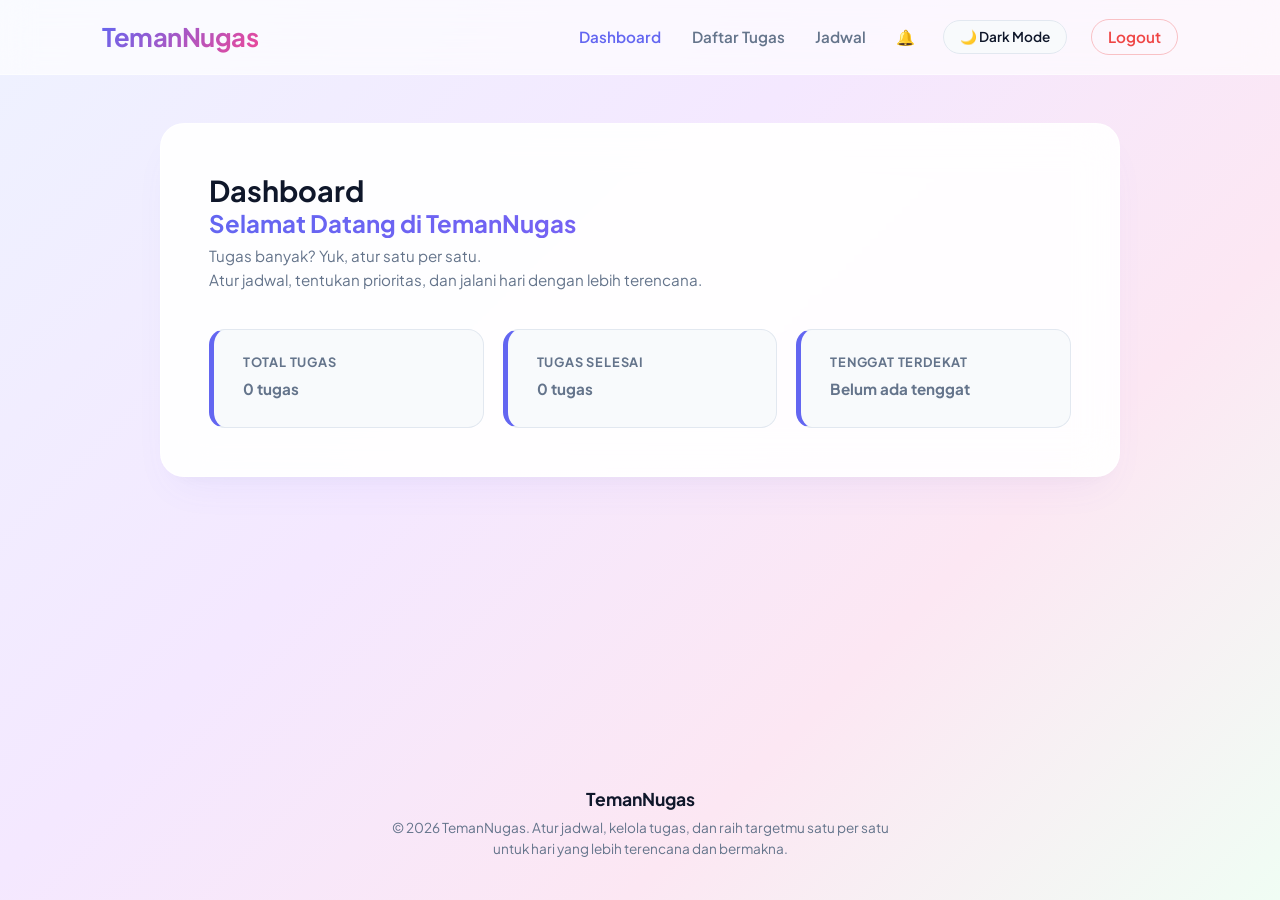
==== commit 84e03ffc: "Update index.html" ====
--- a/index.html
+++ b/index.html
@@ -15,7 +15,7 @@
   <a href="index.html">Dashboard</a>
   <a href="tugas.html">Daftar Tugas</a>
   <a href="jadwal.html">Jadwal</a>
-  <a href="pengingat.html">Pengingat</a>
+  <a href="pengingat.html">🔔</a>
   <button type="button" id="themeToggle" class="theme-toggle-btn">🌙 Dark Mode</button>
   <a href="login.html" id="logoutBtn" class="logout-btn">Logout</a>
 </nav>
--- a/style.css
+++ b/style.css
@@ -1,11 +1,11 @@
 /* ==========================================================================
-   TEMANNUGAS - LIGHT AESTHETIC GRADIENT STYLESHEET
+   TEMANNUGAS - AESTHETIC GRADIENT STYLESHEET (LIGHT & DARK MODE)
    ========================================================================== */
 
 @import url('https://fonts.googleapis.com/css2?family=Plus+Jakarta+Sans:wght@400;500;600;700&display=swap');
 
 :root {
-  /* Color Palette */
+  /* Light Mode Palette */
   --primary: #6366f1;
   --primary-hover: #4f46e5;
   --primary-light: #e0e7ff;
@@ -16,9 +16,14 @@
   --text-muted: #64748b;
   --text-dim: #94a3b8;
   
-  --bg-card: #ffffff;
+  --bg-card: rgba(255, 255, 255, 0.92);
   --bg-subtle: #f8fafc;
   --border-color: #e2e8f0;
+
+  /* Priority Colors */
+  --priority-high: #ef4444;
+  --priority-medium: #f59e0b;
+  --priority-low: #10b981;
 
   /* Shadows & Radius */
   --shadow-card: 0 20px 40px -15px rgba(99, 102, 241, 0.08), 0 10px 20px -10px rgba(0, 0, 0, 0.04);
@@ -31,6 +36,73 @@
   --transition: all 0.3s cubic-bezier(0.4, 0, 0.2, 1);
 }
 
+/* ==========================================================================
+   DARK MODE OVERRIDES
+   ========================================================================== */
+
+body.dark-mode {
+  --primary: #a855f7;
+  --primary-hover: #9333ea;
+  --primary-light: rgba(168, 85, 247, 0.2);
+  --accent-purple: #c084fc;
+  --accent-pink: #f472b6;
+
+  --text-dark: #f8fafc;
+  --text-muted: #cbd5e1;
+  --text-dim: #94a3b8;
+
+  --bg-card: rgba(21, 16, 34, 0.92);
+  --bg-subtle: #151022;
+  --border-color: #261f38;
+
+  --shadow-card: 0 20px 40px -15px rgba(0, 0, 0, 0.6);
+  --shadow-hover: 0 25px 50px -12px rgba(168, 85, 247, 0.25);
+
+  background: linear-gradient(135deg, #0b0914 0%, #151022 50%, #1a0f2e 100%);
+  background-attachment: fixed;
+  color: var(--text-dark);
+}
+
+body.dark-mode header {
+  background: rgba(21, 16, 34, 0.75);
+  border-bottom: 1px solid var(--border-color);
+}
+
+body.dark-mode section,
+body.dark-mode .login-card,
+body.dark-mode .popup,
+body.dark-mode .task-card {
+  background: rgba(21, 16, 34, 0.92);
+  border-color: var(--border-color);
+}
+
+body.dark-mode input[type="text"],
+body.dark-mode input[type="email"],
+body.dark-mode input[type="password"],
+body.dark-mode input[type="date"],
+body.dark-mode input[type="time"],
+body.dark-mode select,
+body.dark-mode textarea {
+  background-color: #0e0a1a;
+  color: #f8fafc;
+  border-color: var(--border-color);
+}
+
+body.dark-mode select option {
+  background-color: #151022;
+  color: #f8fafc;
+}
+
+body.dark-mode .btn-action {
+  background-color: #151022;
+  color: var(--text-dark);
+  border-color: var(--border-color);
+}
+
+body.dark-mode .task-card.completed {
+  background-color: #0e0a1a;
+}
+
 /* Base Reset */
 * {
   margin: 0;
@@ -39,7 +111,7 @@
   font-family: 'Plus Jakarta Sans', sans-serif;
 }
 
-/* Latar Belakang Gradasi Aesthetic (Soft Pastel Gradient) */
+/* Latar Belakang Default (Light Mode) */
 body {
   background: linear-gradient(135deg, #eef2ff 0%, #f4e8ff 40%, #fce7f3 70%, #f0fdf4 100%);
   background-attachment: fixed;
@@ -47,6 +119,7 @@
   min-height: 100vh;
   display: flex;
   flex-direction: column;
+  transition: background 0.4s ease, color 0.4s ease;
 }
 
 /* ==========================================================================
@@ -65,6 +138,7 @@
   display: flex;
   justify-content: space-between;
   align-items: center;
+  transition: var(--transition);
 }
 
 header h1 {
@@ -78,7 +152,8 @@
 
 nav {
   display: flex;
-  gap: 1.8rem;
+  align-items: center;
+  gap: 1.5rem;
 }
 
 nav a {
@@ -91,8 +166,32 @@
   transition: var(--transition);
 }
 
-nav a:hover {
+nav a:hover,
+nav a.active {
   color: var(--primary);
+}
+
+/* Tombol Toggle Theme */
+.theme-toggle-btn {
+  background: var(--bg-subtle);
+  border: 1px solid var(--border-color);
+  color: var(--text-dark);
+  padding: 0.45rem 1rem;
+  border-radius: 20px;
+  font-size: 0.85rem;
+  font-weight: 600;
+  cursor: pointer;
+  transition: var(--transition);
+  display: flex;
+  align-items: center;
+  gap: 0.4rem;
+}
+
+.theme-toggle-btn:hover {
+  background: var(--primary);
+  color: #ffffff;
+  border-color: var(--primary);
+  box-shadow: 0 4px 12px rgba(99, 102, 241, 0.3);
 }
 
 /* ==========================================================================
@@ -107,13 +206,14 @@
 }
 
 section {
-  background: rgba(255, 255, 255, 0.92);
+  background: var(--bg-card);
   backdrop-filter: blur(20px);
   padding: 3rem;
   border-radius: var(--radius-lg);
   box-shadow: var(--shadow-card);
   border: 1px solid rgba(255, 255, 255, 0.8);
   animation: fadeIn 0.4s ease-out;
+  transition: var(--transition);
 }
 
 section > h2 {
@@ -167,7 +267,6 @@
 
 .kartu-ringkasan:hover {
   transform: translateY(-4px);
-  background: #ffffff;
   box-shadow: var(--shadow-card);
 }
 
@@ -205,6 +304,8 @@
 }
 
 input[type="text"],
+input[type="email"],
+input[type="password"],
 input[type="date"],
 input[type="time"],
 select,
@@ -229,7 +330,6 @@
 textarea:focus {
   outline: none;
   border-color: var(--primary);
-  background-color: #ffffff;
   box-shadow: 0 0 0 4px var(--primary-light);
 }
 
@@ -250,7 +350,6 @@
   gap: 0.2rem;
 }
 
-/* Tombol Utama */
 button[type="submit"] {
   background: linear-gradient(135deg, var(--primary) 0%, var(--accent-purple) 100%);
   color: #ffffff;
@@ -272,7 +371,7 @@
 }
 
 /* ==========================================================================
-   DAFTAR TUGAS & FILTER
+   DAFTAR TUGAS & JADWAL ITEM CARDS
    ========================================================================== */
 
 .filter-tugas {
@@ -306,7 +405,7 @@
 #list-jadwal {
   display: flex;
   flex-direction: column;
-  gap: 0.8rem;
+  gap: 1rem;
   background: var(--bg-subtle);
   padding: 1.5rem;
   border-radius: var(--radius-md);
@@ -315,27 +414,114 @@
 }
 
 #list-tugas > p,
-#list-jadwal > p {
+#list-jadwal > p,
+.empty-state p {
   color: var(--text-muted);
   text-align: center;
   font-size: 0.9rem;
   margin: auto 0;
 }
 
-.item-card {
-  background: #ffffff;
-  padding: 1rem 1.2rem;
+.task-card {
+  background: var(--bg-card);
+  padding: 1.2rem 1.5rem;
   border-radius: var(--radius-sm);
   border: 1px solid var(--border-color);
   display: flex;
   justify-content: space-between;
   align-items: center;
-  transition: var(--transition);
-}
-
-.item-card:hover {
-  border-color: var(--primary-light);
-  transform: translateX(4px);
+  gap: 1rem;
+  transition: var(--transition);
+}
+
+.task-card:hover {
+  transform: translateY(-2px);
+  box-shadow: var(--shadow-card);
+}
+
+.task-card.completed {
+  opacity: 0.65;
+}
+
+.task-card.completed .task-name {
+  text-decoration: line-through;
+}
+
+.task-info {
+  display: flex;
+  flex-direction: column;
+  gap: 0.4rem;
+}
+
+.task-header {
+  display: flex;
+  align-items: center;
+  gap: 0.8rem;
+}
+
+.task-name {
+  font-size: 1.05rem;
+  font-weight: 700;
+  color: var(--text-dark);
+}
+
+.badge {
+  font-size: 0.75rem;
+  font-weight: 700;
+  padding: 0.25rem 0.6rem;
+  border-radius: 12px;
+}
+
+.badge.priority-high {
+  background: #fee2e2;
+  color: var(--priority-high);
+}
+
+.badge.priority-medium {
+  background: #fef3c7;
+  color: var(--priority-medium);
+}
+
+.badge.priority-low {
+  background: #d1fae5;
+  color: var(--priority-low);
+}
+
+.priority-high-border { border-left: 4px solid var(--priority-high); }
+.priority-medium-border { border-left: 4px solid var(--priority-medium); }
+.priority-low-border { border-left: 4px solid var(--priority-low); }
+
+.task-course, .task-date {
+  font-size: 0.85rem;
+  color: var(--text-muted);
+}
+
+.task-actions {
+  display: flex;
+  gap: 0.5rem;
+}
+
+.btn-action {
+  padding: 0.5rem 0.9rem;
+  border-radius: 8px;
+  border: 1px solid var(--border-color);
+  background: var(--bg-card);
+  cursor: pointer;
+  font-weight: 600;
+  font-size: 0.8rem;
+  transition: var(--transition);
+}
+
+.btn-complete:hover {
+  background: #d1fae5;
+  border-color: #10b981;
+  color: #065f46;
+}
+
+.btn-delete:hover {
+  background: #fee2e2;
+  border-color: #ef4444;
+  color: #991b1b;
 }
 
 /* ==========================================================================
@@ -347,7 +533,7 @@
 }
 
 .popup {
-  background: #ffffff;
+  background: var(--bg-card);
   border-radius: var(--radius-md);
   padding: 2.2rem;
   border: 1px solid var(--border-color);
@@ -418,6 +604,50 @@
 }
 
 /* ==========================================================================
+   LOGIN PAGE
+   ========================================================================== */
+
+body.login-page {
+  display: flex;
+  justify-content: center;
+  align-items: center;
+  min-height: 100vh;
+}
+
+.login-card {
+  background: var(--bg-card);
+  backdrop-filter: blur(20px);
+  padding: 3rem 2.5rem;
+  border-radius: var(--radius-lg);
+  box-shadow: var(--shadow-card);
+  border: 1px solid rgba(255, 255, 255, 0.8);
+  width: 100%;
+  max-width: 420px;
+  text-align: center;
+}
+
+.login-card h1 {
+  font-size: 1.8rem;
+  font-weight: 700;
+  background: linear-gradient(135deg, var(--primary) 0%, var(--accent-pink) 100%);
+  -webkit-background-clip: text;
+  -webkit-text-fill-color: transparent;
+  margin-bottom: 0.3rem;
+}
+
+.login-card h2 {
+  font-size: 1.3rem;
+  color: var(--text-dark);
+  margin-bottom: 0.2rem;
+}
+
+.login-card p {
+  color: var(--text-muted);
+  font-size: 0.9rem;
+  margin-bottom: 1.8rem;
+}
+
+/* ==========================================================================
    FOOTER
    ========================================================================== */
 
@@ -465,7 +695,8 @@
   nav {
     width: 100%;
     justify-content: center;
-    gap: 1rem;
+    gap: 0.8rem;
+    flex-wrap: wrap;
   }
 
   section {
@@ -475,4 +706,42 @@
   .waktu-jadwal {
     grid-template-columns: 1fr;
   }
-}
+
+  .task-card {
+    flex-direction: column;
+    align-items: flex-start;
+  }
+
+  .task-actions {
+    width: 100%;
+    justify-content: flex-end;
+  }
+}
+/* ==========================================================================
+   LOGOUT BUTTON STYLING
+   ========================================================================== */
+
+.logout-btn {
+  color: #ef4444 !important;
+  font-weight: 600;
+  padding: 0.45rem 1rem !important;
+  border: 1px solid rgba(239, 68, 68, 0.3);
+  border-radius: 20px;
+  transition: var(--transition);
+}
+
+.logout-btn:hover {
+  background-color: #fee2e2;
+  border-color: #ef4444;
+  color: #dc2626 !important;
+}
+
+body.dark-mode .logout-btn {
+  color: #f87171 !important;
+  border-color: rgba(248, 113, 113, 0.3);
+}
+
+body.dark-mode .logout-btn:hover {
+  background-color: rgba(239, 68, 68, 0.2);
+  color: #fca5a5 !important;
+}
